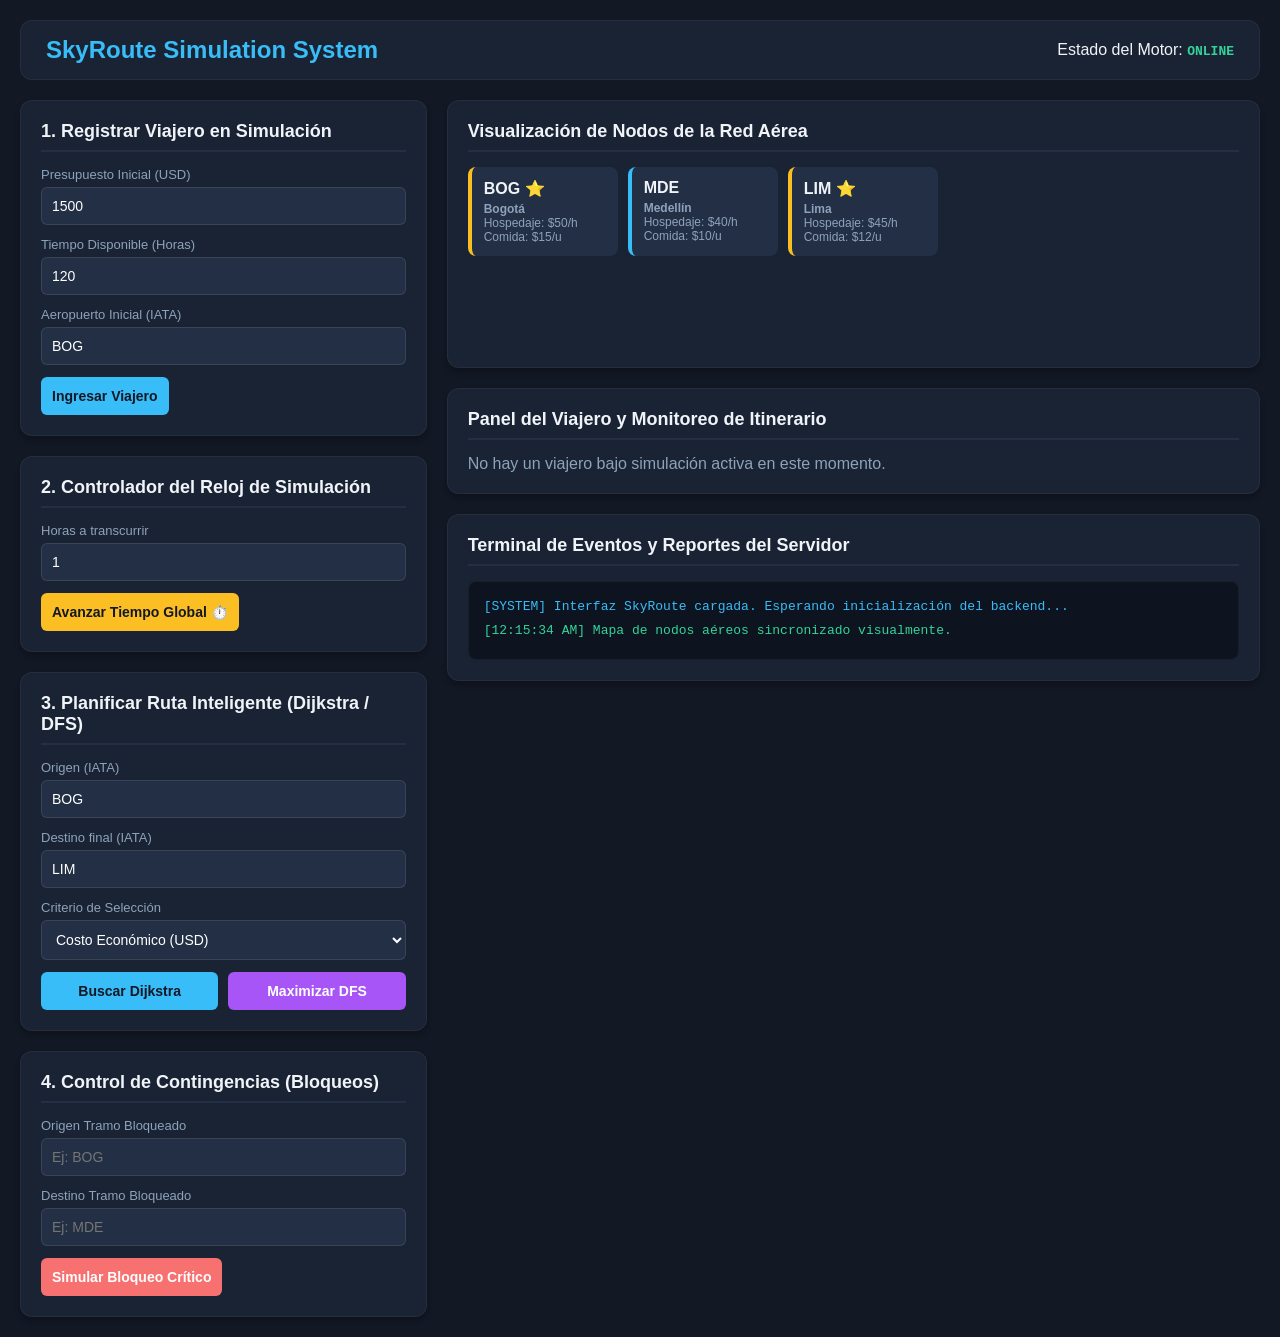
==== templates/home.html @ 913e8737 "Summary" ====
<!DOCTYPE html>
<html lang="es">
<head>
    <meta charset="UTF-8">
    <meta name="viewport" content="width=device-width, initial-scale=1.0">
    <title>SkyRoute Planner & Simulation Engine</title>
    <style>
        :root {
            --bg-primary: #121824;
            --bg-secondary: #1a2333;
            --bg-card: #222f44;
            --text-main: #f0f4f8;
            --text-muted: #8da2bb;
            --accent: #38bdf8;
            --accent-hover: #0ea5e9;
            --success: #34d399;
            --danger: #f87171;
            --warning: #fbbf24;
        }

        * { box-sizing: border-box; margin: 0; padding: 0; }
        body { 
            font-family: 'Segoe UI', Tahoma, Geneva, Verdana, sans-serif; 
            background-color: var(--bg-primary); 
            color: var(--text-main);
            padding: 20px;
            display: flex;
            flex-direction: column;
            gap: 20px;
            min-height: 100vh;
        }

        header {
            background-color: var(--bg-secondary);
            padding: 15px 25px;
            border-radius: 12px;
            border: 1px solid rgba(255,255,255,0.05);
            display: flex;
            justify-content: space-between;
            align-items: center;
        }
        header h1 { font-size: 24px; color: var(--accent); }
        header span { font-weight: bold; font-family: monospace; }

        /* Dashboard Grid Layout */
        .dashboard-grid {
            display: grid;
            grid-template-columns: 1fr 2fr;
            gap: 20px;
            flex-grow: 1;
        }

        @media (max-width: 1024px) {
            .dashboard-grid { grid-template-columns: 1fr; }
        }

        /* Paneles de Control (Formularios) */
        .control-side {
            display: flex;
            flex-direction: column;
            gap: 20px;
        }

        .card {
            background-color: var(--bg-secondary);
            border-radius: 12px;
            padding: 20px;
            border: 1px solid rgba(255,255,255,0.05);
            box-shadow: 0 4px 6px -1px rgba(0, 0, 0, 0.3);
        }

        .card h2 {
            font-size: 18px;
            margin-bottom: 15px;
            border-bottom: 2px solid var(--bg-card);
            padding-bottom: 8px;
            color: var(--text-main);
        }

        .form-group {
            margin-bottom: 12px;
            display: flex;
            flex-direction: column;
            gap: 5px;
        }

        label { font-size: 13px; color: var(--text-muted); }
        input, select {
            background-color: var(--bg-card);
            border: 1px solid rgba(255,255,255,0.1);
            padding: 10px;
            border-radius: 6px;
            color: white;
            font-size: 14px;
            outline: none;
            transition: border 0.2s;
        }
        input:focus, select:focus { border-color: var(--accent); }

        .btn-container { display: flex; gap: 10px; margin-top: 10px; }
        button {
            flex: 1;
            background-color: var(--accent);
            color: var(--bg-primary);
            border: none;
            padding: 11px;
            border-radius: 6px;
            font-weight: bold;
            cursor: pointer;
            font-size: 14px;
            transition: background 0.2s, transform 0.1s;
        }
        button:hover { background-color: var(--accent-hover); }
        button:active { transform: scale(0.98); }
        button.btn-danger { background-color: var(--danger); color: white; }
        button.btn-warning { background-color: var(--warning); color: #121824; }

        /* Paneles de Visualización */
        .visual-side {
            display: flex;
            flex-direction: column;
            gap: 20px;
        }

        /* Contenedores pedidos explícitamente */
        .Graph {
            min-height: 180px;
            background-color: var(--bg-secondary);
            display: flex;
            flex-wrap: wrap;
            gap: 10px;
            align-content: flex-start;
        }

        .airport-node {
            background-color: var(--bg-card);
            padding: 12px;
            border-radius: 8px;
            border-left: 4px solid var(--accent);
            min-width: 150px;
        }
        .airport-node.hub { border-left-color: var(--warning); }
        .airport-node h3 { font-size: 16px; margin-bottom: 4px; }
        .airport-node p { font-size: 12px; color: var(--text-muted); }

        .Itinerary {
            background-color: var(--bg-secondary);
            display: flex;
            flex-direction: column;
            gap: 15px;
        }

        /* Métricas de Estado del Viajero */
        .traveler-status {
            display: grid;
            grid-template-columns: repeat(auto-fit, minmax(130px, 1fr));
            gap: 15px;
            background: rgba(255,255,255,0.02);
            padding: 15px;
            border-radius: 8px;
        }
        .stat-box { display: flex; flex-direction: column; }
        .stat-box span:first-child { font-size: 12px; color: var(--text-muted); }
        .stat-box span:last-child { font-size: 18px; font-weight: bold; font-family: monospace; }

        /* Barra de necesidades biológicas */
        .vital-bar-container {
            margin-top: 5px;
            background-color: #121824;
            border-radius: 4px;
            height: 8px;
            overflow: hidden;
            width: 100%;
        }
        .vital-bar { height: 100%; transition: width 0.3s; }
        .vital-bar.ok { background-color: var(--success); }
        .vital-bar.warning { background-color: var(--warning); }
        .vital-bar.danger { background-color: var(--danger); }

        /* Cola de Actividades */
        .activities-queue {
            display: flex;
            flex-direction: column;
            gap: 8px;
            margin-top: 10px;
        }
        .activity-item {
            display: flex;
            justify-content: space-between;
            align-items: center;
            padding: 10px 15px;
            border-radius: 6px;
            font-size: 13px;
            font-weight: 500;
        }
        .activity-item.fly { background-color: rgba(56, 189, 248, 0.15); border-left: 4px solid var(--accent); }
        .activity-item.job { background-color: rgba(52, 211, 153, 0.15); border-left: 4px solid var(--success); }
        .activity-item.tour { background-color: rgba(251, 191, 36, 0.15); border-left: 4px solid var(--warning); }

        .Report {
            background-color: #0d131f;
            font-family: 'Courier New', Courier, monospace;
            padding: 15px;
            border-radius: 8px;
            max-height: 200px;
            overflow-y: auto;
            border: 1px solid rgba(255,255,255,0.05);
            font-size: 13px;
            line-height: 1.5;
        }
        .log-entry { margin-bottom: 4px; color: #a6adbb; }
        .log-entry.info { color: var(--accent); }
        .log-entry.success { color: var(--success); }
        .log-entry.error { color: var(--danger); }
    </style>
</head>
<body>

    <header>
        <h1>SkyRoute Simulation System</h1>
        <div>Estado del Motor: <span style="color: var(--success)">ONLINE</span></div>
    </header>

    <div class="dashboard-grid">
        
        <div class="control-side">
            
            <div class="card">
                <h2>1. Registrar Viajero en Simulación</h2>
                <div class="form-group">
                    <label>Presupuesto Inicial (USD)</label>
                    <input type="number" id="tr_budget" value="1500">
                </div>
                <div class="form-group">
                    <label>Tiempo Disponible (Horas)</label>
                    <input type="number" id="tr_time" value="120">
                </div>
                <div class="form-group">
                    <label>Aeropuerto Inicial (IATA)</label>
                    <input type="text" id="tr_airport" value="BOG" placeholder="Ej: BOG">
                </div>
                <button onclick="crearViajero()">Ingresar Viajero</button>
            </div>

            <div class="card">
                <h2>2. Controlador del Reloj de Simulación</h2>
                <div class="form-group">
                    <label>Horas a transcurrir</label>
                    <input type="number" id="sim_hours" value="1" min="1">
                </div>
                <button class="btn-warning" onclick="avanzarTiempo()">Avanzar Tiempo Global ⏱️</button>
            </div>

            <div class="card">
                <h2>3. Planificar Ruta Inteligente (Dijkstra / DFS)</h2>
                <div class="form-group">
                    <label>Origen (IATA)</label>
                    <input type="text" id="rt_origin" value="BOG">
                </div>
                <div class="form-group">
                    <label>Destino final (IATA)</label>
                    <input type="text" id="rt_dest" value="LIM">
                </div>
                <div class="form-group">
                    <label>Criterio de Selección</label>
                    <select id="rt_criterion">
                        <option value="cost">Costo Económico (USD)</option>
                        <option value="time">Tiempo de Vuelo</option>
                        <option value="distance">Distancia (Km)</option>
                    </select>
                </div>
                <div class="btn-container">
                    <button onclick="calcularRutaDijkstra()">Buscar Dijkstra</button>
                    <button style="background-color: #a855f7; color: white;" onclick="optimizarDFS()">Maximizar DFS</button>
                </div>
            </div>

            <div class="card">
                <h2>4. Control de Contingencias (Bloqueos)</h2>
                <div class="form-group">
                    <label>Origen Tramo Bloqueado</label>
                    <input type="text" id="blk_origin" placeholder="Ej: BOG">
                </div>
                <div class="form-group">
                    <label>Destino Tramo Bloqueado</label>
                    <input type="text" id="blk_dest" placeholder="Ej: MDE">
                </div>
                <button class="btn-danger" onclick="bloquearYRecalcular()">Simular Bloqueo Crítico</button>
            </div>

        </div>

        <div class="visual-side">
            
            <div class="card">
                <h2>Visualización de Nodos de la Red Aérea</h2>
                <div id="Graph_visualization" class="Graph">
                    <p style="color: var(--text-muted); padding: 15px;">Grafo no inicializado o cargando datos desde el servidor...</p>
                </div>
            </div>

            <div class="card">
                <h2>Panel del Viajero y Monitoreo de Itinerario</h2>
                <div id="Itinerary" class="Itinerary">
                    <p style="color: var(--text-muted)">No hay un viajero bajo simulación activa en este momento.</p>
                </div>
            </div>

            <div class="card">
                <h2>Terminal de Eventos y Reportes del Servidor</h2>
                <div id="Report" class="Report">
                    <div class="log-entry info">[SYSTEM] Interfaz SkyRoute cargada. Esperando inicialización del backend...</div>
                </div>
            </div>

        </div>

    </div>

    <script>
        // Función auxiliar para imprimir logs de forma elegante en el contenedor #Report
        function logger(message, type = 'info') {
            const container = document.getElementById('Report');
            const log = document.createElement('div');
            log.className = `log-entry ${type}`;
            log.innerText = `[${new Date().toLocaleTimeString()}] ${message}`;
            container.appendChild(log);
            container.scrollTop = container.scrollHeight;
        }

        // Al iniciar la vista, intentamos mapear la red de aeropuertos de tu backend
        document.addEventListener("DOMContentLoaded", () => {
            obtenerGrafoLocal();
        });

        // Simula la lectura rápida de los nodos presentes en el Grafo
        function obtenerGrafoLocal() {
            // Nota: Podrías crear un endpoint rápido en tu Principal.py que retorne graph.airports en JSON
            // Por ahora mapearemos una red estándar para renderizado estético basado en tu lógica de datos
            const mockAirports = [
                { iataId: "BOG", name: "El Dorado", city: "Bogotá", isHub: true, acc: 50, food: 15 },
                { iataId: "MDE", name: "J. M. Córdova", city: "Medellín", isHub: false, acc: 40, food: 10 },
                { iataId: "LIM", name: "Jorge Chávez", city: "Lima", isHub: true, acc: 45, food: 12 }
            ];
            
            const container = document.getElementById('Graph_visualization');
            container.innerHTML = '';
            mockAirports.forEach(a => {
                const node = document.createElement('div');
                node.className = `airport-node ${a.isHub ? 'hub' : ''}`;
                node.innerHTML = `
                    <h3>${a.iataId} ${a.isHub ? '⭐' : ''}</h3>
                    <p><b>${a.city}</b></p>
                    <p>Hospedaje: $${a.acc}/h</p>
                    <p>Comida: $${a.food}/u</p>
                `;
                container.appendChild(node);
            });
            logger("Mapa de nodos aéreos sincronizado visualmente.", "success");
        }

        // POST /api/traveler - Registra al viajero en el arreglo global del servidor
        async function crearViajero() {
            const budget = parseFloat(document.getElementById('tr_budget').value);
            const timeAvailable = parseInt(document.getElementById('tr_time').value);
            const actualAirportId = document.getElementById('tr_airport').value.toUpperCase();

            try {
                const response = await fetch('/api/traveler', {
                    method: 'POST',
                    headers: { 'Content-Type': 'application/json' },
                    body: JSON.stringify({
                        Budget: budget,
                        timeAvailable: timeAvailable,
                        actualAirportId: actualAirportId
                    })
                });
                const data = await response.json();
                logger(`Viajero instanciado correctamente en backend en nodo: ${actualAirportId}`, "success");
                
                // Actualizar la sección #Itinerary con los valores iniciales del objeto
                renderizarViajeroDOM(budget, budget, timeAvailable, actualAirportId, 0, 0, true, []);
            } catch (error) {
                logger("Error al intentar registrar al viajero en el servidor.", "error");
            }
        }

        // POST /traveler/descountTime - Ejecuta el ciclo de tiempo disminuyendo barras biológicas
        async function avanzarTiempo() {
            const hours = parseInt(document.getElementById('sim_hours').value);
            try {
                const response = await fetch('/traveler/descountTime', {
                    method: 'POST',
                    headers: { 'Content-Type': 'application/json' },
                    body: JSON.stringify({ time: hours })
                });
                
                logger(`Se procesaron +${hours} horas en el motor de simulación.`);
                
                // Aquí llamamos una actualización de estado simulada en el cliente.
                // En un flujo real, tu endpoint de tiempo debería retornar los datos mutados del viajero actual.
                simularPasoTiempoCliente(hours);
            } catch (error) {
                logger("Error enviando petición de descuento de tiempo.", "error");
            }
        }

        // POST /api/calculateRoute - Búsqueda de trayecto óptimo por Dijkstra
        async function calcularRutaDijkstra() {
            const origin = document.getElementById('rt_origin').value.toUpperCase();
            const destination = document.getElementById('rt_dest').value.toUpperCase();
            const criterion = document.getElementById('rt_criterion').value;

            logger(`Calculando Dijkstra para trayecto: ${origin} ➔ ${destination} usando criterio: ${criterion.toUpperCase()}...`);

            try {
                const response = await fetch('/api/calculateRoute', {
                    method: 'POST',
                    headers: { 'Content-Type': 'application/json' },
                    body: JSON.stringify({ origin: origin, destination: destination, criterion: criterion })
                });
                const data = await response.json();
                
                if(data.success) {
                    logger(`Ruta calculada con éxito: ${JSON.stringify(data.route)}`, "success");
                    // Inyectar reporte en el contenedor #Itinerary o #Report
                    document.getElementById('Itinerary').innerHTML += `
                        <div style="margin-top:10px; padding:10px; background: rgba(56,189,248,0.1); border-radius:6px;">
                            <b>Resultado Dijkstra [${criterion.toUpperCase()}]:</b> ${JSON.stringify(data.route)}
                        </div>
                    `;
                } else {
                    logger(`El servidor rechazó la solicitud: ${data.message}`, "error");
                }
            } catch (error) {
                logger("Fallo crítico en comunicación con el planificador de rutas.", "error");
            }
        }

        // POST /api/optimize - Búsqueda exhaustiva por DFS
        async function optimizarDFS() {
            const origin = document.getElementById('rt_origin').value.toUpperCase();
            const budget = parseFloat(document.getElementById('tr_budget').value);
            const criterion = document.getElementById('rt_criterion').value === 'time' ? 'time' : 'cost';

            logger(`Iniciando DFS iterativo profundo desde ${origin} con tope presupuestal de $${budget}...`);

            try {
                const response = await fetch('/api/optimize', {
                    method: 'POST',
                    headers: { 'Content-Type': 'application/json' },
                    body: JSON.stringify({ origin: origin, budget: budget, limit: criterion })
                });
                const data = await response.json();
                logger(`Resultado Optimización DFS: ${JSON.stringify(data)}`, "success");
            } catch (error) {
                logger("Error ejecutando árbol de recursión DFS.", "error");
            }
        }

        // POST /api/BlockedRoute - Simulación de contingencias extremas en pleno vuelo
        async function bloquearYRecalcular() {
            const originBlocked = document.getElementById('blk_origin').value.toUpperCase();
            const destinationBlocked = document.getElementById('blk_dest').value.toUpperCase();
            const finalDestination = document.getElementById('rt_dest').value.toUpperCase();
            const criterion = document.getElementById('rt_criterion').value;

            logger(`⚠️ ALERTA DE BLOQUEO: Tramo ${originBlocked} a ${destinationBlocked} cancelado por clima. Recalculando...`, "error");

            try {
                const response = await fetch('/api/BlockedRoute', {
                    method: 'POST',
                    headers: { 'Content-Type': 'application/json' },
                    body: JSON.stringify({
                        originBlocked: originBlocked,
                        destinationBlocked: destinationBlocked,
                        finalDestination: finalDestination,
                        criterion: criterion
                    })
                });
                const data = await response.json();
                logger(`Servicio de Interrupciones activado. Nueva ruta de emergencia trazada: ${JSON.stringify(data)}`, "warning");
            } catch (error) {
                logger("El servicio de re-enrutamiento de contingencias falló.", "error");
            }
        }

        // Funciones del Manejo del Estado en la Interfaz (DOM)
        let localTravelerState = null;

        function renderizarViajeroDOM(budget, restantBudget, timeAvailable, actualAirportId, mealTime, accTime, isActive, activities) {
            localTravelerState = { budget, restantBudget, timeAvailable, actualAirportId, mealTime, accTime, isActive };
            
            // Lógica matemática de porcentajes de barras de estado biológicas según las reglas de tu Traveler.py
            const mealPercent = Math.max(0, 100 - (mealTime / 8 * 100)); // Hambre: se resetea a las 8 horas
            const accPercent = Math.max(0, 100 - (accTime / 20 * 100));   // Sueño: se resetea a las 20 horas

            const container = document.getElementById('Itinerary');
            container.innerHTML = `
                <div class="traveler-status">
                    <div class="stat-box">
                        <span>Presupuesto Restante</span>
                        <span style="color: var(--success)">$${restantBudget.toFixed(2)} / $${budget}</span>
                    </div>
                    <div class="stat-box">
                        <span>Horas de Viaje Restantes</span>
                        <span style="color: var(--accent)">${timeAvailable} h</span>
                    </div>
                    <div class="stat-box">
                        <span>Ubicación Actual</span>
                        <span style="color: var(--warning)">📍 ${actualAirportId}</span>
                    </div>
                    <div class="stat-box">
                        <span>Estado Usuario</span>
                        <span>${isActive ? '🟢 ACTIVO' : '🔴 INACTIVO'}</span>
                    </div>
                </div>

                <div style="display:flex; flex-direction:column; gap:8px; background:rgba(0,0,0,0.2); padding:12px; border-radius:6px;">
                    <div>
                        <label>Indicador de Nutrición (Próxima Comida en: ${8 - mealTime}h)</label>
                        <div class="vital-bar-container">
                            <div class="vital-bar ${mealPercent < 25 ? 'danger' : (mealPercent < 60 ? 'warning' : 'ok')}" style="width: ${mealPercent}%"></div>
                        </div>
                    </div>
                    <div>
                        <label>Indicador de Energía (Próximo Hospedaje en: ${20 - accTime}h)</label>
                        <div class="vital-bar-container">
                            <div class="vital-bar ${accPercent < 25 ? 'danger' : (accPercent < 60 ? 'warning' : 'ok')}" style="width: ${accPercent}%"></div>
                        </div>
                    </div>
                </div>

                <div>
                    <h3 style="font-size:14px; margin-bottom:8px; color: var(--text-muted);">Cola de Actividades Pendientes (Máquina de Estados)</h3>
                    <div class="activities-queue" id="queue_items">
                        <div class="activity-item fly">
                            <span>✈️ Trayecto Activo: Tramo aéreo en desarrollo</span>
                            <span>En Curso</span>
                        </div>
                        <div class="activity-item job">
                            <span>💼 TemporalJob: Trabajo en aeropuerto de conexión</span>
                            <span>Espera Financiera</span>
                        </div>
                    </div>
                </div>
            `;
        }

        function simularPasoTiempoCliente(hours) {
            if (!localTravelerState || !localTravelerState.isActive) return;

            localTravelerState.timeAvailable -= hours;
            localTravelerState.mealTime += hours;
            localTravelerState.accTime += hours;

            // Simular cobros biológicos basados en las condicionales del backend
            if (localTravelerState.mealTime >= 8) {
                localTravelerState.mealTime = 0;
                localTravelerState.restantBudget -= 15; // Costo genérico de comida
                logger("⚠️ El viajero consumió alimentos. Dinero debitado.", "warning");
            }
            if (localTravelerState.accTime >= 20) {
                localTravelerState.accTime = 0;
                localTravelerState.restantBudget -= 45; // Costo genérico de hotel
                logger("🛌 El viajero pagó estadía de hotel para descansar.", "warning");
            }

            if (localTravelerState.timeAvailable <= 0) {
                localTravelerState.isActive = false;
                logger("🛑 Simulación finalizada: El viajero se quedó sin tiempo disponible.", "error");
            }

            renderizarViajeroDOM(
                localTravelerState.budget,
                localTravelerState.restantBudget,
                localTravelerState.timeAvailable,
                localTravelerState.actualAirportId,
                localTravelerState.mealTime,
                localTravelerState.accTime,
                localTravelerState.isActive,
                []
            );
        }
    </script>
</body>
</html>
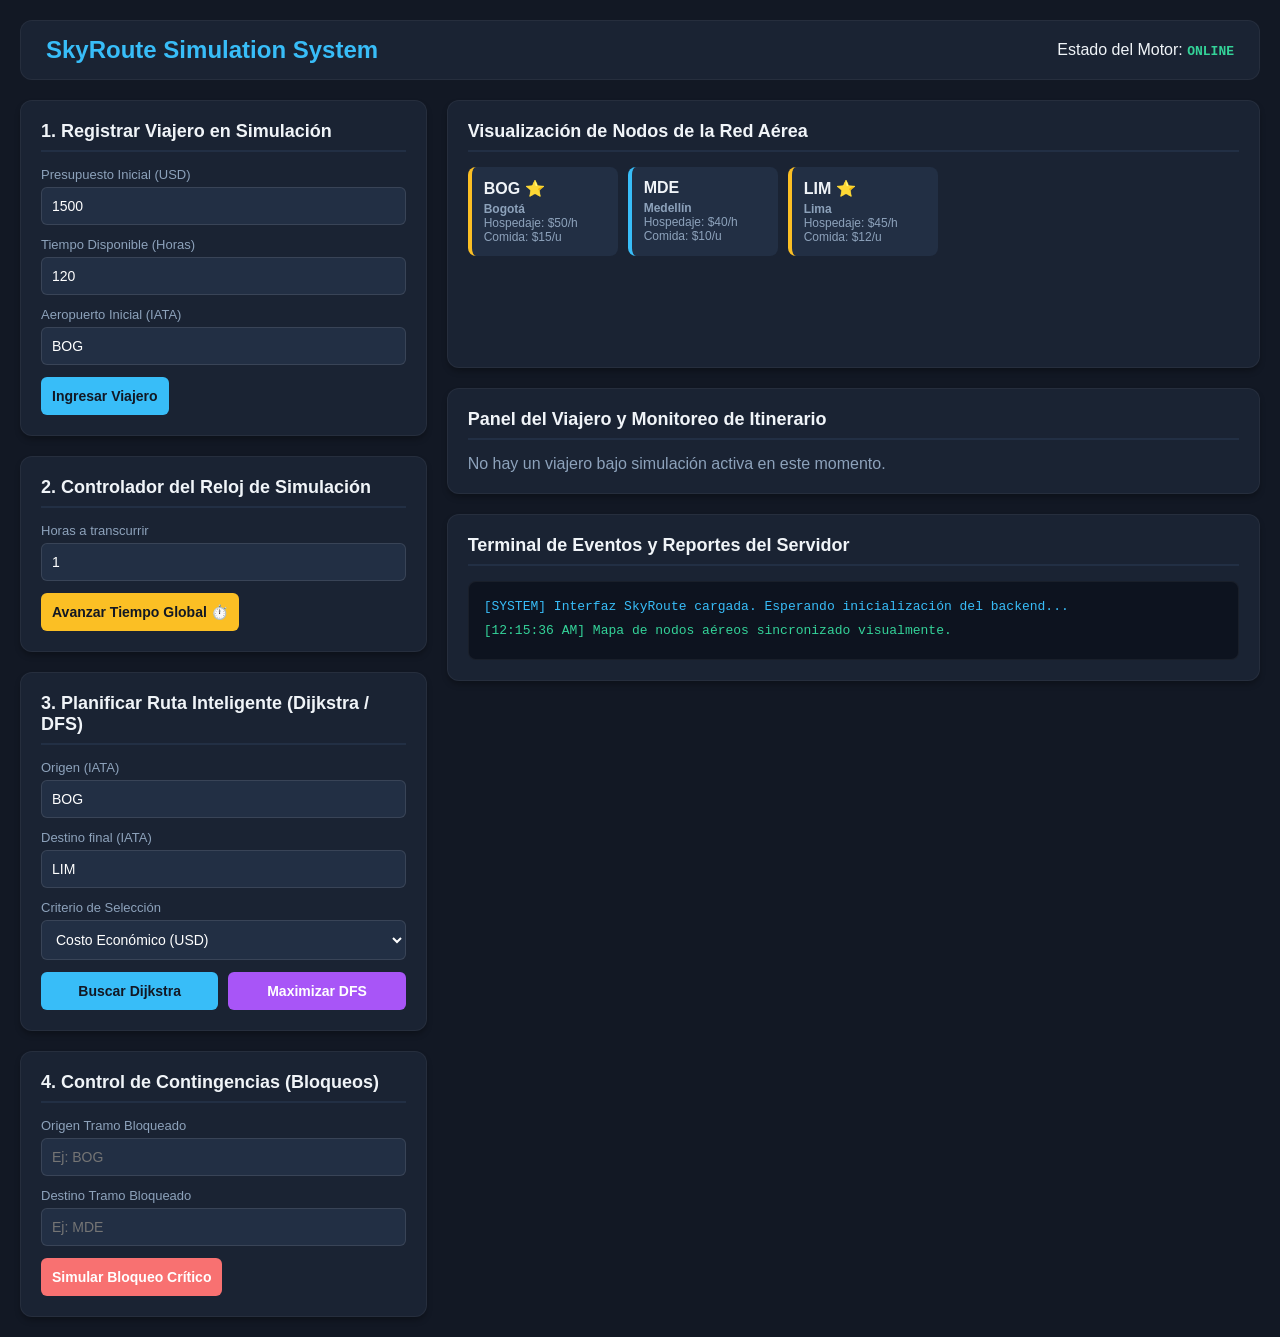
==== commit 36133cd0: "Integro selección de aeronaves y simulación por ticks , se añade soporte para comparar y procesar vu" ====
--- a/templates/home.html
+++ b/templates/home.html
@@ -19,9 +19,9 @@
         }
 
         * { box-sizing: border-box; margin: 0; padding: 0; }
-        body { 
-            font-family: 'Segoe UI', Tahoma, Geneva, Verdana, sans-serif; 
-            background-color: var(--bg-primary); 
+        body {
+            font-family: 'Segoe UI', Tahoma, Geneva, Verdana, sans-serif;
+            background-color: var(--bg-primary);
             color: var(--text-main);
             padding: 20px;
             display: flex;
@@ -222,9 +222,7 @@
     </header>
 
     <div class="dashboard-grid">
-        
         <div class="control-side">
-            
             <div class="card">
                 <h2>1. Registrar Viajero en Simulación</h2>
                 <div class="form-group">
@@ -291,7 +289,6 @@
         </div>
 
         <div class="visual-side">
-            
             <div class="card">
                 <h2>Visualización de Nodos de la Red Aérea</h2>
                 <div id="Graph_visualization" class="Graph">
@@ -342,7 +339,6 @@
                 { iataId: "MDE", name: "J. M. Córdova", city: "Medellín", isHub: false, acc: 40, food: 10 },
                 { iataId: "LIM", name: "Jorge Chávez", city: "Lima", isHub: true, acc: 45, food: 12 }
             ];
-            
             const container = document.getElementById('Graph_visualization');
             container.innerHTML = '';
             mockAirports.forEach(a => {
@@ -377,7 +373,6 @@
                 });
                 const data = await response.json();
                 logger(`Viajero instanciado correctamente en backend en nodo: ${actualAirportId}`, "success");
-                
                 // Actualizar la sección #Itinerary con los valores iniciales del objeto
                 renderizarViajeroDOM(budget, budget, timeAvailable, actualAirportId, 0, 0, true, []);
             } catch (error) {
@@ -394,9 +389,8 @@
                     headers: { 'Content-Type': 'application/json' },
                     body: JSON.stringify({ time: hours })
                 });
-                
+
                 logger(`Se procesaron +${hours} horas en el motor de simulación.`);
-                
                 // Aquí llamamos una actualización de estado simulada en el cliente.
                 // En un flujo real, tu endpoint de tiempo debería retornar los datos mutados del viajero actual.
                 simularPasoTiempoCliente(hours);
@@ -420,7 +414,6 @@
                     body: JSON.stringify({ origin: origin, destination: destination, criterion: criterion })
                 });
                 const data = await response.json();
-                
                 if(data.success) {
                     logger(`Ruta calculada con éxito: ${JSON.stringify(data.route)}`, "success");
                     // Inyectar reporte en el contenedor #Itinerary o #Report
@@ -490,7 +483,6 @@
 
         function renderizarViajeroDOM(budget, restantBudget, timeAvailable, actualAirportId, mealTime, accTime, isActive, activities) {
             localTravelerState = { budget, restantBudget, timeAvailable, actualAirportId, mealTime, accTime, isActive };
-            
             // Lógica matemática de porcentajes de barras de estado biológicas según las reglas de tu Traveler.py
             const mealPercent = Math.max(0, 100 - (mealTime / 8 * 100)); // Hambre: se resetea a las 8 horas
             const accPercent = Math.max(0, 100 - (accTime / 20 * 100));   // Sueño: se resetea a las 20 horas
